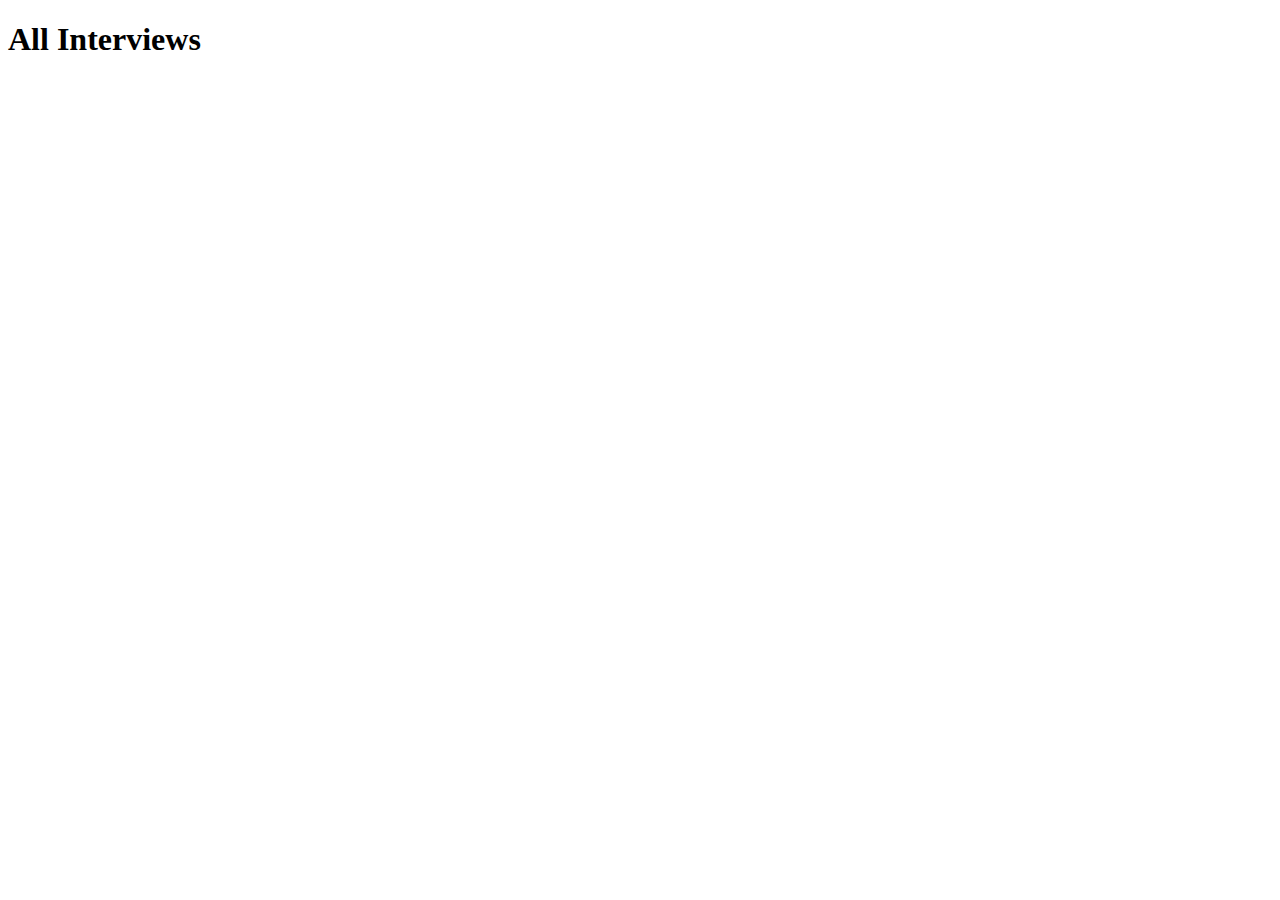
==== interviews.html @ 628dec25 "initial commit (some framework)" ====
<!DOCTYPE html>
<html>
    <head>

    </head>

    <body>
        <!-- TODO: Desktop Navigation (style with hidden vs shown) -->

        <!-- TODO: Mobile Navigation -->
        
        <h1>All Interviews</h1>
    </body>
</html>
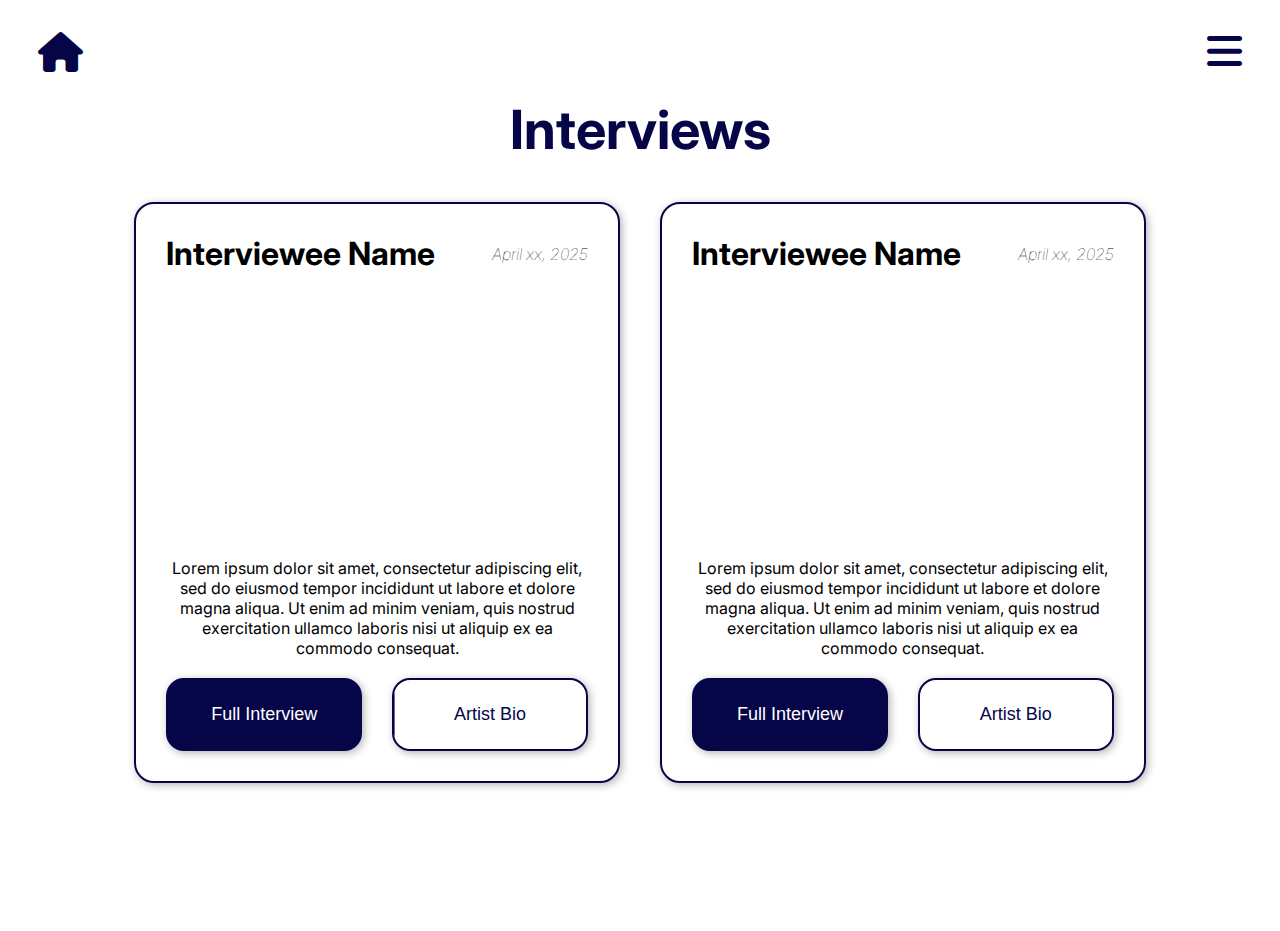
==== commit 3f5b68ab: "created interview page and basic template" ====
--- a/interviews.html
+++ b/interviews.html
@@ -1,14 +1,76 @@
 <!DOCTYPE html>
 <html>
     <head>
+        <link href='https://fonts.googleapis.com/css?family=Inter' rel='stylesheet'>
+        <!-- icons -->
+        <link rel="stylesheet" href="https://cdnjs.cloudflare.com/ajax/libs/font-awesome/6.0.0/css/all.min.css">
+        <link href="style.css" rel="stylesheet">
+        <script src="scripts/interviews.js"></script>
 
+        <title>Up All Night</title>
     </head>
 
     <body>
-        <!-- TODO: Desktop Navigation (style with hidden vs shown) -->
+        <div class="topnav">
+            <a href="/main.html">
+                <i class="fa-solid fa-house"></i>
+            </a>
+            <div class="spacer"></div>
+            <div class="nav-dropdown">
+                <button href="javascript:void(0);" class="icon" onclick="toggleNavDropdown()">
+                    <i class="fa-solid fa-bars"></i>
+                </button>
+                <div id="dropdown-container" class="hidden">
+                    <a href="/main.html">Main</a>
+                    <a href="#">Interviews</a>
+                    <a href="/about.html">About</a>
+                </div>
+            </div>
+        </div>
 
-        <!-- TODO: Mobile Navigation -->
-        
-        <h1>All Interviews</h1>
+        <h1 class="main-title">Interviews</h1>
+
+        <!-- This will be filled in by interviews.jss-->
+        <div id="interview-container">
+            <div class="interview-block">
+                <div class="interview-title-div">
+                    <h1 class="interview-name">Interviewee Name</h1>
+                    <h4 class="interview-date">April xx, 2025</h4>
+                </div>
+                <div class="interview-video-container">
+                    <iframe width="560" height="315" src="https://www.youtube.com/embed/pIlqhkUaHjQ?si=s_ysE5KkGQMwoRAt"
+                        title="YouTube video player"
+                        frameborder="0"
+                        allow="accelerometer; autoplay; clipboard-write; encrypted-media; gyroscope; picture-in-picture; web-share"
+                        referrerpolicy="strict-origin-when-cross-origin"
+                        allowfullscreen></iframe>
+                </div>
+                <p class="interview-description">Lorem ipsum dolor sit amet, consectetur adipiscing elit, sed do eiusmod tempor incididunt ut labore et dolore magna aliqua. Ut enim ad minim veniam, quis nostrud exercitation ullamco laboris nisi ut aliquip ex ea commodo consequat.</p>
+                <div class="interview-button-container">
+                    <button class="filled-button">Full Interview</button>
+                    <button class="stroke-button">Artist Bio</button>
+                </div>
+            </div>
+
+            <div class="interview-block">
+                <div class="interview-title-div">
+                    <h1 class="interview-name">Interviewee Name</h1>
+                    <h4 class="interview-date">April xx, 2025</h4>
+                </div>
+                <div class="interview-video-container">
+                    <iframe width="560" height="315" src="https://www.youtube.com/embed/pIlqhkUaHjQ?si=s_ysE5KkGQMwoRAt"
+                        title="YouTube video player"
+                        frameborder="0"
+                        allow="accelerometer; autoplay; clipboard-write; encrypted-media; gyroscope; picture-in-picture; web-share"
+                        referrerpolicy="strict-origin-when-cross-origin"
+                        allowfullscreen></iframe>
+                </div>
+                <p class="interview-description">Lorem ipsum dolor sit amet, consectetur adipiscing elit, sed do eiusmod tempor incididunt ut labore et dolore magna aliqua. Ut enim ad minim veniam, quis nostrud exercitation ullamco laboris nisi ut aliquip ex ea commodo consequat.</p>
+                <div class="interview-button-container">
+                    <button class="filled-button">Full Interview</button>
+                    <button class="stroke-button">Artist Bio</button>
+                </div>
+            </div>
+        </div>
     </body>
 </html>--- a/style.css
+++ b/style.css
@@ -0,0 +1,375 @@
+:root {
+    --primary-color: rgb(5, 5, 72);
+    --primary-color-hover: rgb(84, 84, 184);
+    --secondary-color: white;
+
+    --horizontal-margin: 10%;
+
+    /* NAVBAR */
+    --navbar-padding: 20px 30px;
+    --navbar-font-size: 40px;
+
+    /* BUTTONS */
+    --button-font-size: 22px;
+    --button-padding: 24px 34px;
+    --button-border-radius: 18px;
+    --button-fill-radius: 16px;
+
+    --button-transition-time: 0.5s;
+    --button-fast-transition-time: 0.2s;
+}
+
+html {
+    font-family: 'Inter';
+    text-align: center;
+}
+body {
+    padding-bottom: 100px;
+}
+button {
+    cursor: pointer;
+}
+.spacer {
+    flex-grow: 1;
+}
+.hidden {
+    display: none !important;
+}
+
+/* NAVBAR */
+.topnav {
+    display: flex;
+    align-content: stretch;
+}
+.topnav > a {
+    color: var(--primary-color);
+    text-decoration: none;
+    font-size: var(--navbar-font-size);
+    display: block;
+    padding: var(--navbar-padding);
+}
+.topnav > a:hover {
+    color: var(--primary-color-hover);
+}
+.nav-dropdown {
+    float: left;
+    overflow: hidden;
+}
+.nav-dropdown > button {
+    height: 100%;
+    border: none;
+    outline: none;
+    color: var(--primary-color);
+    background-color: inherit;
+
+    font-size: var(--navbar-font-size);;
+    padding: var(--navbar-padding);
+    margin: 0;
+}
+#dropdown-container {
+    display: block;
+    position: absolute;
+    right: 30px;
+    min-width: 160px;
+
+    background-color: #f9f9f9;
+    box-shadow: 0px 8px 14px 0px rgba(0,0,0,0.2);
+    z-index: 1;
+}
+#dropdown-container a {
+    float: none;
+    color: var(--primary-color);
+    padding: 14px 24px;
+    text-decoration: none;
+    display: block;
+    text-align: left;
+}
+.topnav a:hover, .nav-dropdown button:hover {
+    color: var(--primary-color-hover);
+    cursor: pointer;
+}
+.dropdown-container a:hover {
+    background-color: #ddd;
+    color: var(--primary-color-hover);
+}
+
+.main-title {
+    font-size: 54px;
+    font-weight: bolder;
+    color: var(--primary-color);
+    margin: 0;
+}
+.sub-title {
+    font-size: 28px;
+    font-weight: lighter;
+    margin: 10px auto 50px;
+}
+
+#book-cover {
+    display: block;
+    width: 40%;
+    margin: 0 auto;
+}
+
+/* Should be used for larger screens */
+#interview-div {
+    display: flex;
+    flex-direction: row;
+    justify-content: center;
+    align-items: center;
+
+    gap: 40px;
+    padding: 50px 0 40px;
+    margin: 0 var(--horizontal-margin);
+}
+.interview-row-nav-button button {
+    flex-shrink: 1;
+    width: 50px;
+    height: 50px;
+
+    font-size: large;
+    font-weight: bolder;
+
+    color: var(--primary-color);
+    background-color: white;
+    border: 3px solid var(--primary-color);
+    border-radius: 50%;
+
+    transition: color var(--button-fast-transition-time), 
+        border-color var(--button-fast-transition-time);
+}
+.interview-row-nav-button button:hover {
+    color: var(--primary-color-hover);
+    border-color: var(--primary-color-hover);
+}
+.interview-row-nav-button button:active {
+    transform: translateY(2px);
+}
+
+#interview-row {
+    flex-grow: 1;
+    flex-shrink: 0;
+
+    display: flex;
+    flex-direction: row;
+    align-items: center;
+    gap: 30px;
+    width: 70%;
+
+    overflow-x: auto;
+    overflow-y: hidden;
+    scrollbar-width: none;
+}
+#interview-row::-webkit-scrollbar {
+    display: none;  /* Hide the scrollbar on webkit browsers */
+}
+
+.interview-bubble {
+    flex-shrink: 0;
+    width: 140px;
+    font-size: 18px;
+}
+.interview-thumbnail {
+    display: block;
+    box-sizing: border-box;
+    width: 140px;
+    background-color: lightblue;
+
+    border: 3px solid var(--secondary-color); 
+    border-radius: 50%;
+    object-fit: cover;
+}
+
+#view-all-interviews-button {
+    padding: 20px 50px;
+}
+
+#main-description {
+    margin: 40px var(--horizontal-margin) 20px;
+}
+
+#kwur-embed {
+    width: 80%;
+    margin: 20px auto 40px;
+    height: 180px;
+    border-radius: 10px;
+}
+
+#more-info-div {
+    height: 150px;
+
+    display: flex;
+    justify-content: center;
+    align-items: stretch;
+
+    margin: 0 10%;
+}
+#more-info-div button {
+    flex: 1 0;
+    margin: 10px 20px;
+}
+
+
+
+/* INTERVIEW PAGE */
+#interview-container {
+    margin: 40px var(--horizontal-margin);
+    
+    display: flex;
+    flex-wrap: wrap;
+
+    justify-content: center;
+    align-items: center;
+    gap: 40px;
+}
+.interview-block {
+    flex: 1 0 400px;
+    padding: 30px;
+
+    border: 2px solid var(--primary-color);
+    border-radius: 20px;
+    box-shadow: 2px 2px 8px rgba(0, 0, 0, 0.3);
+
+    transition: box-shadow var(--button-transition-time),
+        transform var(--button-transition-time);
+}
+.interview-block:hover {
+    box-shadow: 4px 4px 8px rgba(0, 0, 0, 0.3);
+    transform: translate(-2px, -2px);
+}
+.interview-title-div {
+    display: flex;
+    justify-content: stretch;
+    align-items: center;
+}
+.interview-name {
+    text-align: left;
+    margin: 0;
+}
+.interview-date {
+    flex-grow: 1;
+
+    text-align: right;
+    font-weight: lighter;
+    font-style: italic;
+    margin: 0;
+}
+.interview-video-container {
+    position: relative;
+    width: 100%;
+    height: 0;
+    padding-bottom: 58%;
+    margin: 20px 0;
+}
+.interview-video-container iframe {
+    position: absolute;
+    top: 0;
+    left: 0;
+
+    width: 100%;
+    height: 100%;
+
+    border-radius: 10px;
+}
+.interview-button-container {
+    margin: 20px 0 0;
+    display: flex;
+    justify-content: stretch;
+    align-items: center;
+    gap: 30px;
+}
+.interview-button-container button {
+    flex: 1 1 0;
+    font-size: 18px;
+}
+
+
+
+/* General button styling */
+.filled-button {
+    font-size: var(--button-font-size);
+    position: relative;
+    overflow: hidden;
+
+    color: var(--secondary-color);
+    background-color: var(--primary-color);
+
+    padding: var(--button-padding);
+    border: 2px solid var(--primary-color);
+    border-radius: var(--button-border-radius);
+    box-shadow: 2px 2px 8px rgba(0, 0, 0, 0.3);
+
+    transition: color var(--button-transition-time),
+        transform var(--button-fast-transition-time),
+        box-shadow var(--button-fast-transition-time);
+}
+.filled-button::before {
+    content: "";
+    position: absolute;
+    top: 0;
+    left: 0;
+    width: 110%;
+    height: 100%;
+    border-radius: var(--button-fill-radius);
+
+    background-color: var(--secondary-color);
+    transition: all var(--button-transition-time);
+    z-index: -1;
+    transform: translateX(-100%);
+}
+.filled-button:hover::before {
+    transform: translateX(0%);
+}
+.filled-button:hover {
+    color: var(--primary-color);
+    transform: translate(-2px, -2px);
+    box-shadow: 3px 3px 8px rgba(0, 0, 0, 0.3);
+}
+.filled-button:active {
+    transform: translate(-1px, -1px);
+    box-shadow: 2px 2px 8px rgba(0, 0, 0, 0.3);
+}
+
+.stroke-button {
+    font-size: var(--button-font-size);
+    position: relative;
+    overflow: hidden;
+
+    color: var(--primary-color);
+    background-color: rgba(255, 255, 255, 0);
+
+    padding: var(--button-padding);
+    border: 2px solid var(--primary-color);
+    border-radius: var(--button-border-radius);
+    box-shadow: 2px 2px 8px rgba(0, 0, 0, 0.3);
+    
+    transition: color var(--button-transition-time),
+        transform var(--button-fast-transition-time),
+        box-shadow var(--button-fast-transition-time);
+}
+.stroke-button::before {
+    content: "";
+    position: absolute;
+    top: 0;
+    left: 0;
+    width: 105%;
+    height: 100%;
+    border-radius: var(--button-fill-radius);
+
+    background-color: var(--primary-color);
+    transition: all var(--button-transition-time);
+    z-index: -1;
+    transform: translateX(-100%);
+}
+.stroke-button:hover::before {
+    transform: translateX(0%);
+}
+.stroke-button:hover {
+    color: var(--secondary-color);
+    transform: translate(-2px, -2px);
+    box-shadow: 3px 3px 8px rgba(0, 0, 0, 0.3);
+}
+.stroke-button:active {
+    transform: translate(-1px, -1px);
+    box-shadow: 2px 2px 8px rgba(0, 0, 0, 0.3);
+}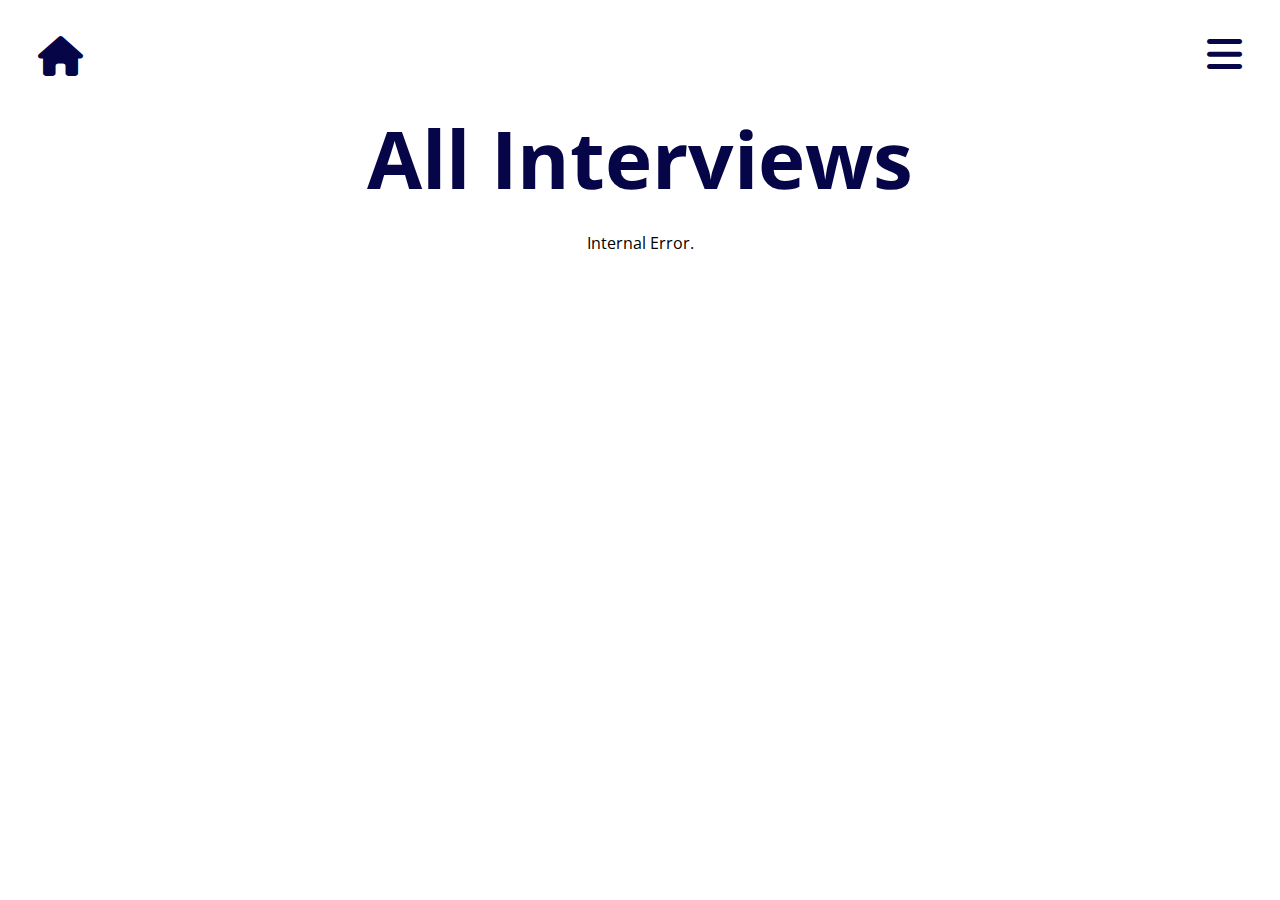
==== commit 80c8499b: "finish interview and main page, add responsive styling for different screen sizes" ====
--- a/interviews.html
+++ b/interviews.html
@@ -4,6 +4,11 @@
         <link href='https://fonts.googleapis.com/css?family=Inter' rel='stylesheet'>
         <!-- icons -->
         <link rel="stylesheet" href="https://cdnjs.cloudflare.com/ajax/libs/font-awesome/6.0.0/css/all.min.css">
+        <!-- font -->
+        <link rel="preconnect" href="https://fonts.googleapis.com">
+        <link rel="preconnect" href="https://fonts.gstatic.com" crossorigin>
+        <link href="https://fonts.googleapis.com/css2?family=Open+Sans:ital,wght@0,300..800;1,300..800&display=swap" rel="stylesheet">
+
         <link href="style.css" rel="stylesheet">
         <script src="scripts/interviews.js"></script>
 
@@ -23,16 +28,23 @@
                 <div id="dropdown-container" class="hidden">
                     <a href="/main.html">Main</a>
                     <a href="#">Interviews</a>
-                    <a href="/about.html">About</a>
+                    <!-- <a href="/about.html">About</a> -->
                 </div>
             </div>
         </div>
 
-        <h1 class="main-title">Interviews</h1>
+        <h1 class="main-title">All Interviews</h1>
+
+        <!-- Loader -->
+        <div class="lds-dual-ring" id="interviews-loader"></div>
+
+        <!-- Failure, allow reload? -->
+         <div class="hidden" id="interviews-loading-error">Internal Error.</div>
 
         <!-- This will be filled in by interviews.jss-->
-        <div id="interview-container">
-            <div class="interview-block">
+        <div class="hidden" id="interviews-container">
+            <!-- Interview Block Template -->
+            <!-- <div class="interview-block">
                 <div class="interview-title-div">
                     <h1 class="interview-name">Interviewee Name</h1>
                     <h4 class="interview-date">April xx, 2025</h4>
@@ -50,27 +62,7 @@
                     <button class="filled-button">Full Interview</button>
                     <button class="stroke-button">Artist Bio</button>
                 </div>
-            </div>
-
-            <div class="interview-block">
-                <div class="interview-title-div">
-                    <h1 class="interview-name">Interviewee Name</h1>
-                    <h4 class="interview-date">April xx, 2025</h4>
-                </div>
-                <div class="interview-video-container">
-                    <iframe width="560" height="315" src="https://www.youtube.com/embed/pIlqhkUaHjQ?si=s_ysE5KkGQMwoRAt"
-                        title="YouTube video player"
-                        frameborder="0"
-                        allow="accelerometer; autoplay; clipboard-write; encrypted-media; gyroscope; picture-in-picture; web-share"
-                        referrerpolicy="strict-origin-when-cross-origin"
-                        allowfullscreen></iframe>
-                </div>
-                <p class="interview-description">Lorem ipsum dolor sit amet, consectetur adipiscing elit, sed do eiusmod tempor incididunt ut labore et dolore magna aliqua. Ut enim ad minim veniam, quis nostrud exercitation ullamco laboris nisi ut aliquip ex ea commodo consequat.</p>
-                <div class="interview-button-container">
-                    <button class="filled-button">Full Interview</button>
-                    <button class="stroke-button">Artist Bio</button>
-                </div>
-            </div>
+            </div> -->
         </div>
     </body>
 </html>--- a/style.css
+++ b/style.css
@@ -2,8 +2,9 @@
     --primary-color: rgb(5, 5, 72);
     --primary-color-hover: rgb(84, 84, 184);
     --secondary-color: white;
-
-    --horizontal-margin: 10%;
+    --tertiary-color: lightblue;
+
+    --horizontal-margin: 8%;
 
     /* NAVBAR */
     --navbar-padding: 20px 30px;
@@ -20,11 +21,11 @@
 }
 
 html {
-    font-family: 'Inter';
+    font-family: "Open Sans", sans-serif;
     text-align: center;
 }
 body {
-    padding-bottom: 100px;
+    padding-bottom: 140px;
 }
 button {
     cursor: pointer;
@@ -35,6 +36,8 @@
 .hidden {
     display: none !important;
 }
+
+
 
 /* NAVBAR */
 .topnav {
@@ -66,84 +69,234 @@
     padding: var(--navbar-padding);
     margin: 0;
 }
-#dropdown-container {
-    display: block;
-    position: absolute;
-    right: 30px;
-    min-width: 160px;
-
-    background-color: #f9f9f9;
-    box-shadow: 0px 8px 14px 0px rgba(0,0,0,0.2);
-    z-index: 1;
-}
-#dropdown-container a {
-    float: none;
-    color: var(--primary-color);
-    padding: 14px 24px;
-    text-decoration: none;
-    display: block;
-    text-align: left;
+
+@media only screen and (max-width: 800px) {
+    #dropdown-container {
+        display: block;
+        position: absolute;
+        right: 40px;
+        width: 160px;
+
+        background-color: #e9f0ff;
+        box-shadow: 0x 8px 18px 0px rgba(0,0,0,0.2);
+        z-index: 1;
+    }
+    #dropdown-container a {
+        float: none;
+        color: var(--primary-color);
+        padding: 18px 24px;
+        text-decoration: none;
+        display: block;
+        text-align: left;
+    }
+}
+
+@media only screen and (min-width: 800px) {
+    #dropdown-container {
+        display: block;
+        position: absolute;
+        right: 40px;
+        width: 200px;
+
+        background-color: #e9f0ff;
+        box-shadow: 0x 8px 18px 0px rgba(0,0,0,0.2);
+        z-index: 1;
+    }
+    #dropdown-container a {
+        float: none;
+        color: var(--primary-color);
+        font-size: 18px;
+        font-weight: 400;
+
+        padding: 24px 30px;
+        text-decoration: none;
+        display: block;
+        text-align: left;
+    }
 }
 .topnav a:hover, .nav-dropdown button:hover {
     color: var(--primary-color-hover);
     cursor: pointer;
 }
-.dropdown-container a:hover {
-    background-color: #ddd;
+#dropdown-container a:hover {
+    background-color: #ecf6ff;
     color: var(--primary-color-hover);
 }
 
-.main-title {
-    font-size: 54px;
-    font-weight: bolder;
-    color: var(--primary-color);
-    margin: 0;
-}
-.sub-title {
-    font-size: 28px;
-    font-weight: lighter;
-    margin: 10px auto 50px;
-}
-
-#book-cover {
-    display: block;
-    width: 40%;
-    margin: 0 auto;
-}
-
-/* Should be used for larger screens */
+
+
+/* MAIN PAGE */
+@media only screen and (max-width: 800px){
+    .main-title {
+        font-size: 60px;
+        font-weight: bolder;
+        color: var(--primary-color);
+        margin: 0;
+    }
+    .sub-title {
+        font-size: 26px;
+        font-weight: lighter;
+        margin: 0 auto;
+    }
+    #book-cover {
+        display: block;
+        width: 45%;
+        margin: 0 auto;
+    }
+
+    #split-description, #lower-desc, #lower-kwur-embed {
+        display: none;
+    }
+    #lower-split-desc {
+        margin: 0 var(--horizontal-margin) 34px;
+    }
+    #cover-div {
+        margin-top: 30px;
+    }
+    .main-description {
+        margin: 20px 0;
+        text-align: start;
+        text-indent: 50px;
+        font-size: 16px;
+    }
+    .kwur-embed {
+        width: 100%;
+        margin: 10px auto;
+        height: 180px;
+        border-radius: 10px;
+    }
+}
+
+@media only screen and (min-width: 800px) and (max-width: 1200px) {
+    .main-title {
+        font-size: 68px;
+        font-weight: bolder;
+        color: var(--primary-color);
+        margin: 0;
+    }
+    .sub-title {
+        font-size: 28px;
+        font-weight: lighter;
+        margin: 0 auto;
+    }
+    #book-cover {
+        display: block;
+        width: 35%;
+        margin: 0 auto;
+    }
+
+    #split-description, #lower-split-desc, #lower-split-kwur-embed {
+        display: none;
+    }
+    #lower-desc {
+        margin: 0 var(--horizontal-margin);
+    }
+
+    #cover-div {
+        margin-top: 30px;
+    }
+    .main-description {
+        margin: 20px 0;
+        text-align: start;
+        text-indent: 50px;
+        font-size: 16px;
+    }
+    .kwur-embed {
+        width: 80%;
+        margin: 10px auto 40px;
+        height: 180px;
+        border-radius: 10px;
+    }
+}
+@media only screen and (min-width: 1200px) {
+    .main-title {
+        font-size: 80px;
+        font-weight: bolder;
+        color: var(--primary-color);
+        margin: 0;
+    }
+    .sub-title {
+        font-size: 30px;
+        font-weight: lighter;
+        margin: 10px auto 0;
+    }
+    #book-cover {
+        display: block;
+        width: 40%;
+        margin: 0 auto;
+    }
+
+    #lower-desc, #lower-kwur-embed, #lower-split-desc, #lower-split-kwur-embed {
+        display: none;
+    }
+    
+    #cover-div {
+        display: flex;
+        margin: 40px var(--horizontal-margin);
+        align-items: center;
+        gap: 50px;
+    }
+    #split-description {
+        margin: 0;
+    }
+    .main-description {
+        margin: 0 0 20px;
+        text-align: start;
+        text-indent: 50px;
+        font-size: 17px;
+    }
+    .kwur-embed {
+        margin-top: 20px;
+        width: 100%;
+        height: 180px;
+        border-radius: 10px;
+    }
+}
+
 #interview-div {
     display: flex;
     flex-direction: row;
     justify-content: center;
     align-items: center;
 
-    gap: 40px;
-    padding: 50px 0 40px;
+    padding: 30px 0 20px;
     margin: 0 var(--horizontal-margin);
 }
-.interview-row-nav-button button {
-    flex-shrink: 1;
-    width: 50px;
-    height: 50px;
-
-    font-size: large;
-    font-weight: bolder;
-
-    color: var(--primary-color);
-    background-color: white;
-    border: 3px solid var(--primary-color);
-    border-radius: 50%;
-
-    transition: color var(--button-fast-transition-time), 
-        border-color var(--button-fast-transition-time);
-}
-.interview-row-nav-button button:hover {
-    color: var(--primary-color-hover);
-    border-color: var(--primary-color-hover);
-}
-.interview-row-nav-button button:active {
-    transform: translateY(2px);
+@media only screen and (max-width: 850px){
+    .interview-row-nav-button button {
+        display: none;
+    }
+}
+@media only screen and (min-width: 850px){
+    .interview-row-nav-button button {
+        flex-shrink: 1;
+        width: 50px;
+        height: 50px;
+    
+        font-size: large;
+        font-weight: bolder;
+    
+        color: var(--primary-color);
+        background-color: white;
+        border: 2px solid var(--primary-color);
+        border-radius: 50%;
+    
+        transition: color var(--button-fast-transition-time), 
+            border-color var(--button-fast-transition-time);
+    }
+    .left {
+        margin-right: 20px;
+    }
+    .right {
+        margin-left: 20px;
+    }
+    .interview-row-nav-button button:hover {
+        color: var(--primary-color-hover);
+        border-color: var(--primary-color-hover);
+    }
+    .interview-row-nav-button button:active {
+        transform: translateY(2px);
+    }
 }
 
 #interview-row {
@@ -153,11 +306,11 @@
     display: flex;
     flex-direction: row;
     align-items: center;
-    gap: 30px;
+    gap: 24px;
     width: 70%;
 
-    overflow-x: auto;
-    overflow-y: hidden;
+    overflow-x: scroll;
+    overflow-y: visible;
     scrollbar-width: none;
 }
 #interview-row::-webkit-scrollbar {
@@ -169,50 +322,74 @@
     width: 140px;
     font-size: 18px;
 }
+.interview-bubble:hover .interview-thumbnail {
+    box-shadow: 0px 0px 16px rgba(0, 0, 139, 0.1);
+}
+.interview-bubble:hover .interview-card {
+    box-shadow: 0px 0px 16px rgba(0, 0, 139, 0.1);
+}
 .interview-thumbnail {
-    display: block;
-    box-sizing: border-box;
+    display: inline-block;
+    vertical-align: middle;
     width: 140px;
-    background-color: lightblue;
-
-    border: 3px solid var(--secondary-color); 
+    height: 140px;
+
+    background-color: var(--tertiary-color);
+    border: 2px solid var(--tertiary-color); 
     border-radius: 50%;
     object-fit: cover;
+    transition: box-shadow var(--button-fast-transition-time);
+}
+.interview-card {
+    position: static;
+    padding: 6px 8px;
+    transform: translateY(-14px);
+
+    background-color: var(--secondary-color);
+    border: 2px solid var(--primary-color);
+    border-radius: 10px;
+    transition: box-shadow var(--button-fast-transition-time);
 }
 
 #view-all-interviews-button {
-    padding: 20px 50px;
-}
-
-#main-description {
-    margin: 40px var(--horizontal-margin) 20px;
-}
-
-#kwur-embed {
-    width: 80%;
-    margin: 20px auto 40px;
-    height: 180px;
-    border-radius: 10px;
-}
-
-#more-info-div {
-    height: 150px;
-
-    display: flex;
-    justify-content: center;
-    align-items: stretch;
-
-    margin: 0 10%;
+    padding: 28px 54px;
+    margin-bottom: 20px;
+    font-size: 24px;
+}
+
+@media only screen and (max-width: 800px){
+    #more-info-div {
+        min-height: 180px;
+        display: flex;
+        justify-content: center;
+        align-items: stretch;
+
+        margin: 0 10%;
+    }
+}
+@media only screen and (min-width: 800px){
+    #more-info-div {
+        min-height: 180px;
+        display: flex;
+        justify-content: center;
+        align-items: stretch;
+
+        margin: 20px 20%;
+    }
 }
 #more-info-div button {
     flex: 1 0;
-    margin: 10px 20px;
+    margin: 10px 15px;
 }
 
 
 
 /* INTERVIEW PAGE */
-#interview-container {
+#interviews-loading-error {
+    margin-top: 20px;
+}
+
+#interviews-container {
     margin: 40px var(--horizontal-margin);
     
     display: flex;
@@ -223,7 +400,7 @@
     gap: 40px;
 }
 .interview-block {
-    flex: 1 0 400px;
+    flex: 1 0 350px;
     padding: 30px;
 
     border: 2px solid var(--primary-color);
@@ -271,16 +448,35 @@
 
     border-radius: 10px;
 }
+.interview-description {
+    padding: 10px 0;
+}
 .interview-button-container {
     margin: 20px 0 0;
     display: flex;
     justify-content: stretch;
-    align-items: center;
+    align-items: stretch;
     gap: 30px;
 }
 .interview-button-container button {
     flex: 1 1 0;
     font-size: 18px;
+}
+
+.countdown-container {
+    margin: 50px 0;
+}
+.countdown-label {
+    font-weight: lighter;
+    font-size: 20px;
+    font-style: italic;
+    margin: 0;
+    padding-bottom: 12px;
+}
+.countdown-timer {
+    font-weight: bolder;
+    font-size: 48px;
+    margin: 0;
 }
 
 
@@ -303,7 +499,7 @@
         transform var(--button-fast-transition-time),
         box-shadow var(--button-fast-transition-time);
 }
-.filled-button::before {
+/* .filled-button::before {
     content: "";
     position: absolute;
     top: 0;
@@ -319,9 +515,9 @@
 }
 .filled-button:hover::before {
     transform: translateX(0%);
-}
+} */
 .filled-button:hover {
-    color: var(--primary-color);
+    /* color: var(--primary-color); */
     transform: translate(-2px, -2px);
     box-shadow: 3px 3px 8px rgba(0, 0, 0, 0.3);
 }
@@ -372,4 +568,38 @@
 .stroke-button:active {
     transform: translate(-1px, -1px);
     box-shadow: 2px 2px 8px rgba(0, 0, 0, 0.3);
-}+}
+
+
+
+/* LOADER */
+.lds-dual-ring {
+    margin-top: 50px;
+    color: var(--primary-color-hover);
+}
+.lds-dual-ring, .lds-dual-ring:after {
+  box-sizing: border-box;
+}
+.lds-dual-ring {
+  display: inline-block;
+  width: 80px;
+  height: 80px;
+}
+.lds-dual-ring:after {
+  content: " ";
+  display: block;
+  width: 64px;
+  height: 64px;
+  margin: 8px;
+
+  border-radius: 50%;
+  border: 6.4px solid currentColor;
+  border-color: currentColor transparent currentColor transparent;
+
+  animation: lds-dual-ring 1.2s linear infinite;
+}
+@keyframes lds-dual-ring {
+  0% { transform: rotate(0deg); }
+  100% { transform: rotate(360deg); }
+}
+
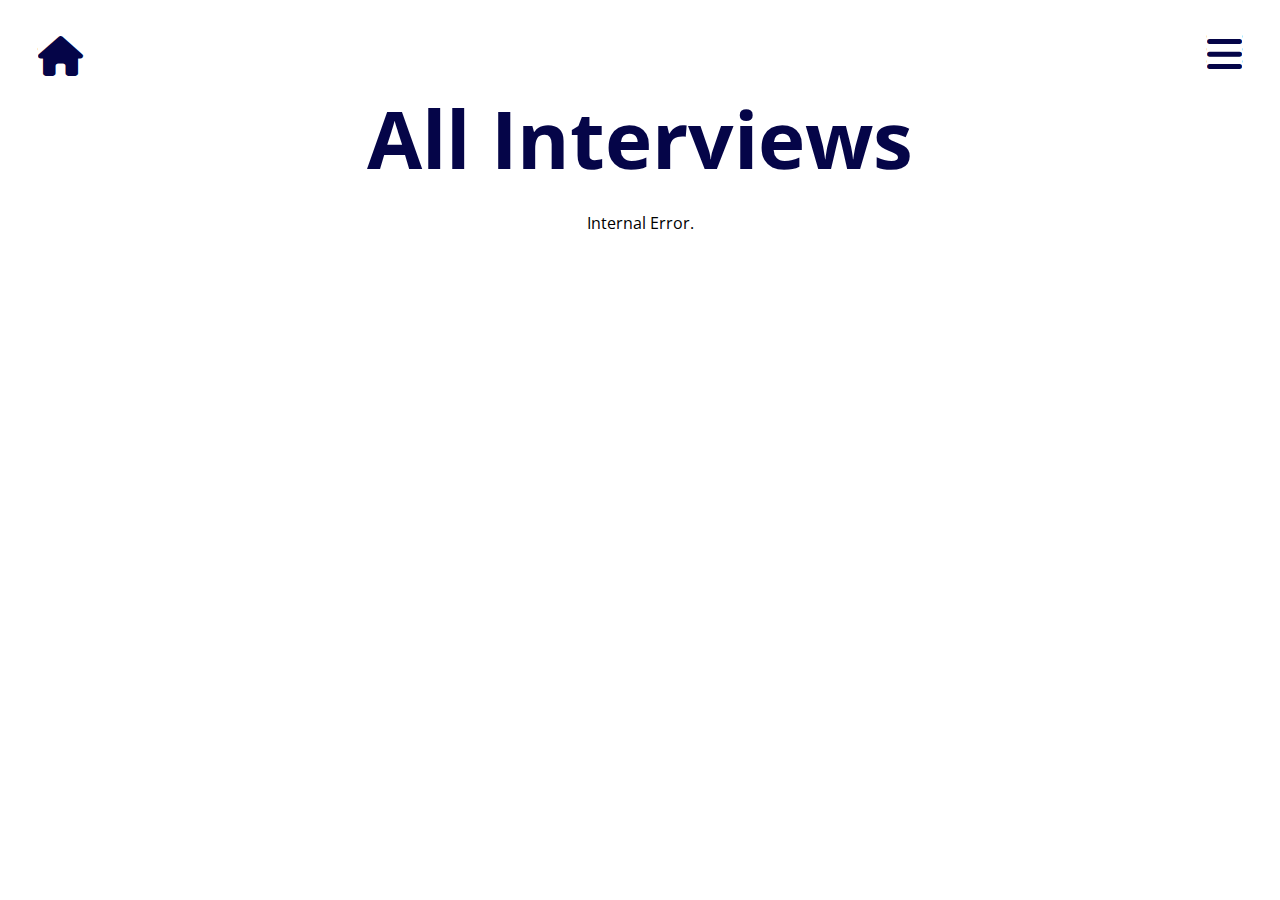
==== commit dd7cb7f6: "finish main page (update interviews to fetch dynamically)" ====
--- a/interviews.html
+++ b/interviews.html
@@ -1,23 +1,26 @@
 <!DOCTYPE html>
 <html>
     <head>
-        <link href='https://fonts.googleapis.com/css?family=Inter' rel='stylesheet'>
+        <!-- Google App Script API -->
+        <link rel="preconnect" href="https://script.google.com" crossorigin>
+
         <!-- icons -->
         <link rel="stylesheet" href="https://cdnjs.cloudflare.com/ajax/libs/font-awesome/6.0.0/css/all.min.css">
+
         <!-- font -->
         <link rel="preconnect" href="https://fonts.googleapis.com">
         <link rel="preconnect" href="https://fonts.gstatic.com" crossorigin>
         <link href="https://fonts.googleapis.com/css2?family=Open+Sans:ital,wght@0,300..800;1,300..800&display=swap" rel="stylesheet">
 
+        <!-- project-specific styling/functionality -->
         <link href="style.css" rel="stylesheet">
         <script src="scripts/interviews.js"></script>
-
         <title>Up All Night</title>
     </head>
 
     <body>
         <div class="topnav">
-            <a href="/main.html">
+            <a href="/index.html">
                 <i class="fa-solid fa-house"></i>
             </a>
             <div class="spacer"></div>
@@ -26,7 +29,7 @@
                     <i class="fa-solid fa-bars"></i>
                 </button>
                 <div id="dropdown-container" class="hidden">
-                    <a href="/main.html">Main</a>
+                    <a href="/index.html">Main</a>
                     <a href="#">Interviews</a>
                     <!-- <a href="/about.html">About</a> -->
                 </div>
--- a/style.css
+++ b/style.css
@@ -3,6 +3,7 @@
     --primary-color-hover: rgb(84, 84, 184);
     --secondary-color: white;
     --tertiary-color: lightblue;
+    --locked-color: lightgrey;
 
     --horizontal-margin: 8%;
 
@@ -43,6 +44,7 @@
 .topnav {
     display: flex;
     align-content: stretch;
+    margin-bottom: -20px;
 }
 .topnav > a {
     color: var(--primary-color);
@@ -161,7 +163,7 @@
     }
     .kwur-embed {
         width: 100%;
-        margin: 10px auto;
+        margin: 8px auto;
         height: 180px;
         border-radius: 10px;
     }
@@ -203,7 +205,7 @@
     }
     .kwur-embed {
         width: 80%;
-        margin: 10px auto 40px;
+        margin: 20px auto 40px;
         height: 180px;
         border-radius: 10px;
     }
@@ -307,10 +309,12 @@
     flex-direction: row;
     align-items: center;
     gap: 24px;
+
     width: 70%;
+    height: 200px;
 
     overflow-x: scroll;
-    overflow-y: visible;
+    overflow-y:hidden;
     scrollbar-width: none;
 }
 #interview-row::-webkit-scrollbar {
@@ -319,8 +323,12 @@
 
 .interview-bubble {
     flex-shrink: 0;
-    width: 140px;
+    width: 136px;
+    height: 100%;
     font-size: 18px;
+
+    display: grid;
+    cursor: pointer;
 }
 .interview-bubble:hover .interview-thumbnail {
     box-shadow: 0px 0px 16px rgba(0, 0, 139, 0.1);
@@ -329,21 +337,39 @@
     box-shadow: 0px 0px 16px rgba(0, 0, 139, 0.1);
 }
 .interview-thumbnail {
-    display: inline-block;
-    vertical-align: middle;
-    width: 140px;
-    height: 140px;
-
+    grid-column: 1;
+    grid-row: 1;
+
+    text-align: center;
+    width: 136px;
+    height: 136px;
+
+    color: var(--primary-color);
+    font-size: 70px;
     background-color: var(--tertiary-color);
     border: 2px solid var(--tertiary-color); 
     border-radius: 50%;
-    object-fit: cover;
     transition: box-shadow var(--button-fast-transition-time);
 }
+.interview-thumbnail::before {
+    position: relative;
+    top: 20%;
+}
+.interview-locked {
+    color: darkgrey;
+    background-color: var(--locked-color);
+    cursor: default;
+}
 .interview-card {
-    position: static;
-    padding: 6px 8px;
-    transform: translateY(-14px);
+    font-size: 17px;
+    text-align: center;
+    grid-column: 1;
+    grid-row: 1;
+
+    height: fit-content;
+    margin: auto 0 20px;
+    padding: 8px 6px;
+    z-index: 2;
 
     background-color: var(--secondary-color);
     border: 2px solid var(--primary-color);
@@ -353,8 +379,10 @@
 
 #view-all-interviews-button {
     padding: 28px 54px;
-    margin-bottom: 20px;
+    margin: 10px 0 20px;
+
     font-size: 24px;
+    font-weight: 500;
 }
 
 @media only screen and (max-width: 800px){
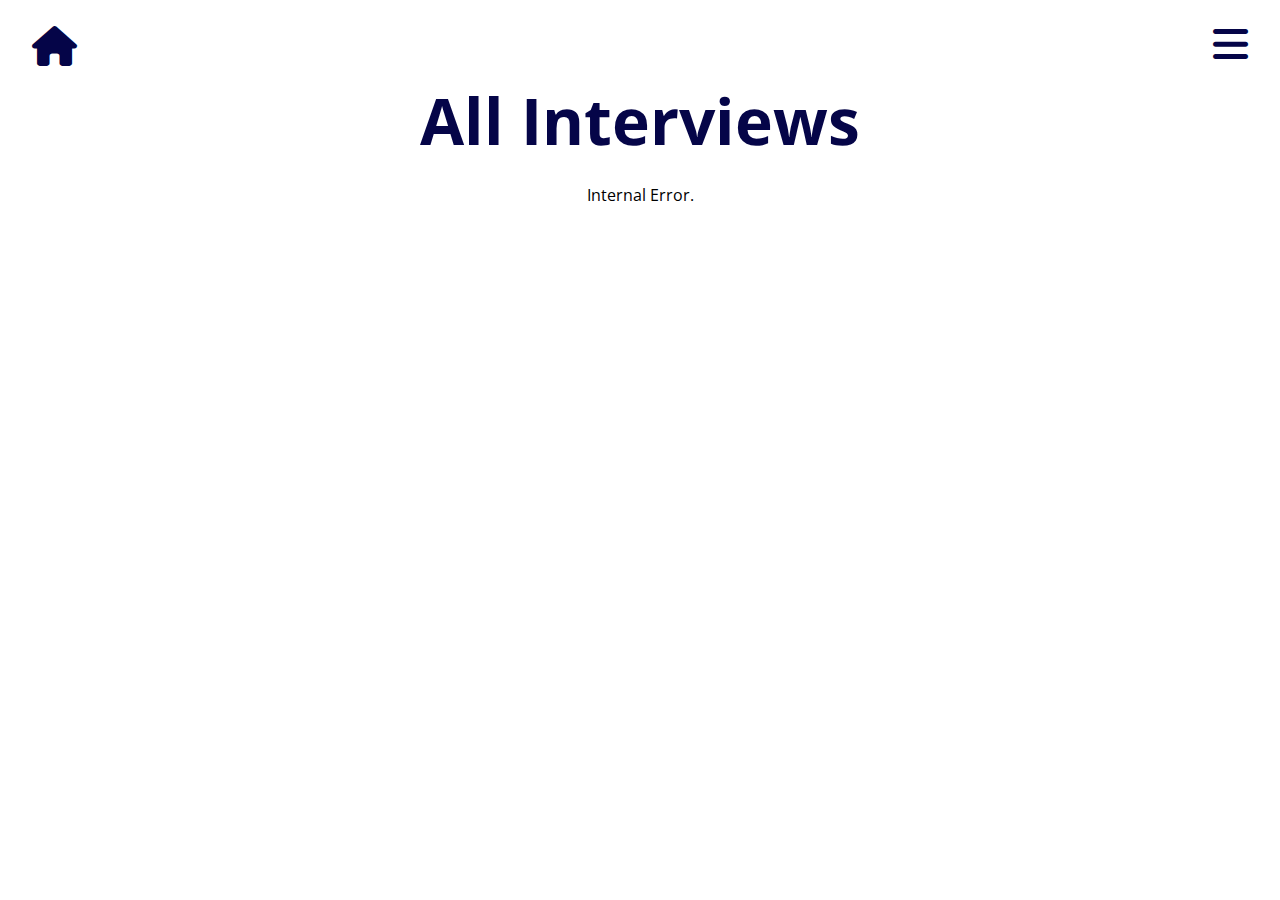
==== commit 755c7f0f: "fixed styling for different screen sizes" ====
--- a/interviews.html
+++ b/interviews.html
@@ -1,6 +1,9 @@
 <!DOCTYPE html>
 <html>
     <head>
+        <!-- Fix mobile styling -->
+        <meta name="viewport" content="width=device-width, initial-scale=1" />
+        
         <!-- Google App Script API -->
         <link rel="preconnect" href="https://script.google.com" crossorigin>
 
--- a/style.css
+++ b/style.css
@@ -14,11 +14,12 @@
     /* BUTTONS */
     --button-font-size: 22px;
     --button-padding: 24px 34px;
-    --button-border-radius: 18px;
-    --button-fill-radius: 16px;
 
     --button-transition-time: 0.5s;
     --button-fast-transition-time: 0.2s;
+
+    /* MISC */
+    --kwur-embed-height: 200px;
 }
 
 html {
@@ -26,7 +27,7 @@
     text-align: center;
 }
 body {
-    padding-bottom: 140px;
+    padding-bottom: 160px;
 }
 button {
     cursor: pointer;
@@ -40,43 +41,65 @@
 
 
 
-/* NAVBAR */
-.topnav {
-    display: flex;
-    align-content: stretch;
-    margin-bottom: -20px;
-}
-.topnav > a {
-    color: var(--primary-color);
-    text-decoration: none;
-    font-size: var(--navbar-font-size);
-    display: block;
-    padding: var(--navbar-padding);
-}
-.topnav > a:hover {
-    color: var(--primary-color-hover);
-}
-.nav-dropdown {
-    float: left;
-    overflow: hidden;
-}
-.nav-dropdown > button {
-    height: 100%;
-    border: none;
-    outline: none;
-    color: var(--primary-color);
-    background-color: inherit;
-
-    font-size: var(--navbar-font-size);;
-    padding: var(--navbar-padding);
-    margin: 0;
-}
-
-@media only screen and (max-width: 800px) {
+/* SMALLER SCREENS (mobile) */
+@media only screen and (min-device-width : 320px) and (max-device-width : 785px) { 
+    :root {
+        /* NAVBAR */
+        --navbar-padding: 0 0;
+        --navbar-font-size: 36px;
+    
+        /* INTERVIEWS */
+        --interview-bubble-size: 90px;
+
+        /* BUTTONS */
+        --button-font-size: 20px;
+        --button-padding: 20px 20px;
+        --button-border-radius: 18px;
+        --button-fill-radius: 20px;
+    
+        /* MISC */
+        --kwur-embed-height: 400px;
+        --horizontal-margin: 5%;
+    }
+
+
+    /* NAVBAR */
+    .topnav {
+        display: flex;
+        align-content: start;
+        align-items: center;
+
+        margin: 14px var(--horizontal-margin) 0;
+        padding: 0;
+    }
+    .topnav > a {
+        color: var(--primary-color);
+        text-decoration: none;
+        font-size: var(--navbar-font-size);
+
+        display: block;
+        padding: var(--navbar-padding);
+    }
+    .topnav > a:hover {
+        color: var(--primary-color-hover);
+    }
+    .nav-dropdown > button {
+        border: none;
+        outline: none;
+        color: var(--primary-color);
+        background-color: inherit;
+
+        font-size: var(--navbar-font-size);
+        padding: var(--navbar-padding);
+    }
+    .nav-dropdown {
+        float: left;
+        overflow: hidden;
+    }
     #dropdown-container {
         display: block;
         position: absolute;
-        right: 40px;
+        right: 36px;
         width: 160px;
 
         background-color: #e9f0ff;
@@ -84,16 +107,251 @@
         z-index: 1;
     }
     #dropdown-container a {
+        display: block;
         float: none;
         color: var(--primary-color);
-        padding: 18px 24px;
+        padding: 20px 30px;
+
         text-decoration: none;
-        display: block;
+        font-size: 16px;
         text-align: left;
     }
-}
-
-@media only screen and (min-width: 800px) {
+
+
+    /* Main Page */
+    .main-title {
+        font-size: 44px;
+        font-weight: bolder;
+        color: var(--primary-color);
+        margin: 0;
+    }
+    .sub-title {
+        font-size: 20px;
+        font-weight: lighter;
+        margin: 0 auto;
+    }
+    #book-cover {
+        display: block;
+        width: 50%;
+        margin: 10px auto;
+    }
+
+    #split-description, #lower-desc, #lower-kwur-embed {
+        display: none;
+    }
+    #lower-split-desc {
+        margin: 0 var(--horizontal-margin) 50px;
+    }
+    #cover-div {
+        margin-top: 20px;
+    }
+    .main-description {
+        margin: 18px 0;
+        text-align: start;
+        text-indent: 40px;
+        font-size: 18px;
+    }
+    .kwur-embed {
+        width: 100%;
+        margin: 16px auto;
+        border-radius: 10px;
+    }
+
+
+    /* Interview Row */
+    .interview-row-nav-button button {
+        display: none;
+    }
+
+    #interview-row {
+        flex-grow: 1;
+        flex-shrink: 0;
+    
+        display: flex;
+        flex-direction: row;
+        align-items: center;
+        gap: 20px;
+    
+        width: 80%;
+        height: 130px;
+        margin: 0 0 0;
+    
+        overflow-x: scroll;
+        overflow-y:hidden;
+        scrollbar-width: none;
+    }
+
+    .interview-bubble {
+        flex-shrink: 0;
+        width: var(--interview-bubble-size);
+        height: 100%;
+    
+        display: grid;
+        cursor: pointer;
+    }
+    .interview-bubble:hover .interview-thumbnail {
+        box-shadow: 0px 0px 20px rgba(0, 0, 139, 0.1);
+    }
+    .interview-bubble:hover .interview-card {
+        box-shadow: 0px 0px 20px rgba(0, 0, 139, 0.1);
+    }
+    .interview-thumbnail {
+        grid-column: 1;
+        grid-row: 1;
+    
+        text-align: center;
+        width: var(--interview-bubble-size);
+        height: var(--interview-bubble-size);
+    
+        color: var(--primary-color);
+        font-size: 50px;
+        background-color: var(--tertiary-color);
+        border: 2px solid var(--tertiary-color); 
+        border-radius: 50%;
+        transition: box-shadow var(--button-fast-transition-time);
+    }
+    .interview-card {
+        font-size: 16px;
+        text-align: center;
+        grid-column: 1;
+        grid-row: 1;
+    
+        height: fit-content;
+        margin: auto 0 8px;
+        padding: 4px 10px;
+        z-index: 2;
+    
+        background-color: var(--secondary-color);
+        border: 2px solid var(--primary-color);
+        border-radius: 10px;
+        transition: box-shadow var(--button-fast-transition-time);
+    }
+    
+    #view-all-interviews-button {
+        padding: 20px 30px;
+        margin: 0 0 20px;
+    
+        font-size: 20px;
+        font-weight: 500;
+    }
+
+    #more-info-div {
+        min-height: 140px;
+        display: flex;
+        justify-content: center;
+        align-items: stretch;
+
+        margin: 0 var(--horizontal-margin);
+    }
+    #more-info-div button {
+        flex: 1 0;
+        margin: 0px 6px;
+    }
+
+
+    /* INTERVIEW PAGE */
+    .interview-block {
+        flex: 1 0 0;
+    }
+    #interviews-container {
+        margin: 20px var(--horizontal-margin);
+        gap: 30px;
+    }
+    .interview-block {
+        padding: 14px 18px;
+    }
+    .interview-name {
+        font-size: 24px;
+        font-weight: 700;
+    }
+    .interview-date {
+        font-size: 16px;
+    }
+    .interview-video-container {
+        margin: 20px 0;
+    }
+    .interview-description {
+        font-size: 16px;
+        padding: 0 0 4px;
+    }
+    .interview-button-container {
+        margin: 0 0 10px;
+        gap: 20px;
+    }
+    .countdown-container {
+        margin: 20px 0 30px;
+    }
+    .interview-button-container button {
+        font-size: 18px;
+        font-weight: 500;
+    }
+    
+    .countdown-label {
+        font-size: 22px;
+    }
+    .countdown-timer {
+        font-size: 40px;
+    }
+}
+
+
+
+/* MEDIUM SCREENS */
+@media only screen and (min-device-width : 786px) and (max-device-width : 1024px) {
+    :root {
+        /* NAVBAR */
+        --navbar-padding: 0;
+        --navbar-font-size: 56px;
+    
+        /* INTERVIEWS */
+        --interview-bubble-size: 160px;
+
+        /* BUTTONS */
+        --button-font-size: 26px;
+        --button-padding: 30px 36px;
+        --button-border-radius: 26px;
+        --button-fill-radius: 26px;
+    
+        /* MISC */
+        --horizontal-margin: 6%;
+    }
+
+
+    /* NAVBAR */
+    .topnav {
+        display: flex;
+        align-content: start;
+        align-items: center;
+
+        margin: 20px 30px 0;
+        padding: 0;
+    }
+    .topnav > a {
+        color: var(--primary-color);
+        text-decoration: none;
+        font-size: var(--navbar-font-size);
+        display: block;
+        padding: var(--navbar-padding);
+        margin: 0;
+    }
+    .topnav > a:hover {
+        color: var(--primary-color-hover);
+    }
+    .nav-dropdown {
+        float: left;
+        overflow: hidden;
+    }
+    .nav-dropdown > button {
+        height: 100%;
+        border: none;
+        outline: none;
+        color: var(--primary-color);
+        background-color: inherit;
+
+        font-size: var(--navbar-font-size);
+        padding: var(--navbar-padding);
+        margin: 0;
+    }
     #dropdown-container {
         display: block;
         position: absolute;
@@ -105,53 +363,41 @@
         z-index: 1;
     }
     #dropdown-container a {
+        display: block;
         float: none;
         color: var(--primary-color);
-        font-size: 18px;
-        font-weight: 400;
-
-        padding: 24px 30px;
+        padding: 20px 30px;
+
         text-decoration: none;
-        display: block;
+        font-size: 20px;
         text-align: left;
     }
-}
-.topnav a:hover, .nav-dropdown button:hover {
-    color: var(--primary-color-hover);
-    cursor: pointer;
-}
-#dropdown-container a:hover {
-    background-color: #ecf6ff;
-    color: var(--primary-color-hover);
-}
-
-
-
-/* MAIN PAGE */
-@media only screen and (max-width: 800px){
+
+    /* Main Page */
     .main-title {
-        font-size: 60px;
+        font-size: 66px;
         font-weight: bolder;
         color: var(--primary-color);
         margin: 0;
     }
     .sub-title {
-        font-size: 26px;
+        font-size: 30px;
         font-weight: lighter;
         margin: 0 auto;
     }
     #book-cover {
         display: block;
-        width: 45%;
-        margin: 0 auto;
-    }
-
-    #split-description, #lower-desc, #lower-kwur-embed {
+        width: 40%;
+        margin: 10px auto;
+    }
+
+    #split-description, #lower-split-desc, #lower-split-kwur-embed {
         display: none;
     }
-    #lower-split-desc {
-        margin: 0 var(--horizontal-margin) 34px;
-    }
+    #lower-desc {
+        margin: 0 var(--horizontal-margin);
+    }
+
     #cover-div {
         margin-top: 30px;
     }
@@ -159,19 +405,233 @@
         margin: 20px 0;
         text-align: start;
         text-indent: 50px;
-        font-size: 16px;
+        font-size: 20px;
     }
     .kwur-embed {
+        width: 80%;
+        margin: 20px auto 40px;
+        border-radius: 10px;
+    }
+
+
+    /* Interview Row */
+    .interview-row-nav-button button {
+        display: none;
+    }
+
+    #interview-row {
+        flex-grow: 1;
+        flex-shrink: 0;
+    
+        display: flex;
+        flex-direction: row;
+        align-items: center;
+        gap: 30px;
+    
         width: 100%;
-        margin: 8px auto;
-        height: 180px;
+        height: 220px;
+        margin: 0 0 10px;
+    
+        overflow-x: scroll;
+        overflow-y:hidden;
+        scrollbar-width: none;
+    }
+
+    .interview-bubble {
+        flex-shrink: 0;
+        width: var(--interview-bubble-size);
+        height: 100%;
+    
+        display: grid;
+        cursor: pointer;
+    }
+    .interview-bubble:hover .interview-thumbnail {
+        box-shadow: 0px 0px 20px rgba(0, 0, 139, 0.1);
+    }
+    .interview-bubble:hover .interview-card {
+        box-shadow: 0px 0px 20px rgba(0, 0, 139, 0.1);
+    }
+    .interview-thumbnail {
+        grid-column: 1;
+        grid-row: 1;
+    
+        text-align: center;
+        width: var(--interview-bubble-size);
+        height: var(--interview-bubble-size);
+    
+        color: var(--primary-color);
+        font-size: 86px;
+        background-color: var(--tertiary-color);
+        border: 2px solid var(--tertiary-color); 
+        border-radius: 50%;
+        transition: box-shadow var(--button-fast-transition-time);
+    }
+    .interview-card {
+        font-size: 22px;
+        text-align: center;
+        grid-column: 1;
+        grid-row: 1;
+    
+        height: fit-content;
+        margin: auto 0 8px;
+        padding: 10px 6px;
+        z-index: 2;
+    
+        background-color: var(--secondary-color);
+        border: 2px solid var(--primary-color);
         border-radius: 10px;
-    }
-}
-
-@media only screen and (min-width: 800px) and (max-width: 1200px) {
+        transition: box-shadow var(--button-fast-transition-time);
+    }
+    
+    #view-all-interviews-button {
+        padding: 30px 40px;
+        margin: 0 0 20px;
+    
+        font-size: 30px;
+        font-weight: 500;
+    }
+
+    #more-info-div {
+        min-height: 180px;
+        display: flex;
+        justify-content: center;
+        align-items: stretch;
+
+        margin: 0 10%;
+    }
+    #more-info-div button {
+        flex: 1 0;
+        margin: 10px 20px;
+    }
+
+
+    /* INTERVIEW PAGE */
+    .interview-block {
+        flex: 1 0 400px;
+    }
+    #interviews-container {
+        margin: 40px var(--horizontal-margin);
+        gap: 40px;
+    }
+    .interview-block {
+        padding: 20px 30px;
+    }
+    .interview-name {
+        font-size: 40px;
+        font-weight: 700;
+    }
+    .interview-date {
+        font-size: 22px;
+    }
+    .interview-video-container {
+        margin: 20px 0;
+    }
+    .interview-description {
+        font-size: 22px;
+        padding: 4px 0 10px;
+    }
+    .interview-button-container {
+        margin: 10px 0 18px;
+        gap: 40px;
+    }
+    .countdown-container {
+        margin: 20px 0 50px;
+    }
+    .interview-button-container button {
+        font-size: 28px;
+        font-weight: 500;
+    }
+    
+    .countdown-label {
+        font-size: 28px;
+    }
+    .countdown-timer {
+        font-size: 60px;
+    }
+}
+
+
+
+/* LARGE SCREENS (desktop) */
+@media only screen and (min-device-width : 1025px) {
+    :root {
+        /* NAVBAR */
+        --navbar-padding: 4px;
+        --navbar-font-size: 40px;
+    
+        /* INTERVIEWS */
+        --interview-bubble-size: 130px;
+
+        /* BUTTONS */
+        --button-font-size: 22px;
+        --button-padding: 10px 20px;
+        --button-border-radius: 16px;
+        --button-fill-radius: 16px;
+    
+        /* MISC */
+        --horizontal-margin: 8%;
+    }
+
+
+    /* NAVBAR */
+    .topnav {
+        display: flex;
+        align-content: start;
+        align-items: center;
+
+        margin: 14px 20px 0;
+        padding: 0;
+    }
+    .topnav > a {
+        color: var(--primary-color);
+        text-decoration: none;
+        font-size: var(--navbar-font-size);
+        display: block;
+        padding: var(--navbar-padding);
+        margin: 0;
+    }
+    .topnav > a:hover {
+        color: var(--primary-color-hover);
+    }
+    .nav-dropdown {
+        float: left;
+        overflow: hidden;
+    }
+    .nav-dropdown > button {
+        height: 100%;
+        border: none;
+        outline: none;
+        color: var(--primary-color);
+        background-color: inherit;
+
+        font-size: var(--navbar-font-size);
+        padding: var(--navbar-padding);
+        margin: 0;
+    }
+    #dropdown-container {
+        display: block;
+        position: absolute;
+        right: 30px;
+        width: 200px;
+
+        background-color: #e9f0ff;
+        box-shadow: 0x 8px 18px 0px rgba(0,0,0,0.2);
+        z-index: 1;
+    }
+    #dropdown-container a {
+        float: none;
+        color: var(--primary-color);
+        padding: 20px 24px;
+
+        text-decoration: none;
+        font-size: 18px;
+        display: block;
+        text-align: left;
+    }
+
+    /* Main Page */
     .main-title {
-        font-size: 68px;
+        font-size: 64px;
         font-weight: bolder;
         color: var(--primary-color);
         margin: 0;
@@ -183,76 +643,245 @@
     }
     #book-cover {
         display: block;
-        width: 35%;
-        margin: 0 auto;
-    }
-
-    #split-description, #lower-split-desc, #lower-split-kwur-embed {
+        width: 40%;
+        margin: 0px auto;
+    }
+
+    #cover-div {
+        margin-top: 20px;
+    }
+    .main-description {
+        margin: 12px 0;
+        text-align: start;
+        text-indent: 30px;
+        font-size: 16px;
+    }
+    .kwur-embed {
+        width: 80%;
+        margin: 10px auto 20px;
+        border-radius: 10px;
+    }
+
+
+    /* Interview Row */
+    #interview-row {
+        flex-grow: 1;
+        flex-shrink: 0;
+    
+        display: flex;
+        flex-direction: row;
+        align-items: center;
+        gap: 28px;
+    
+        width: 80%;
+        height: 180px;
+        margin: 0;
+    
+        overflow-x: scroll;
+        overflow-y:hidden;
+        scrollbar-width: none;
+    }
+
+    .interview-bubble {
+        flex-shrink: 0;
+        width: var(--interview-bubble-size);
+        height: 100%;
+    
+        display: grid;
+        cursor: pointer;
+    }
+    .interview-bubble:hover .interview-thumbnail {
+        box-shadow: 0px 0px 20px rgba(0, 0, 139, 0.1);
+    }
+    .interview-bubble:hover .interview-card {
+        box-shadow: 0px 0px 20px rgba(0, 0, 139, 0.1);
+    }
+    .interview-thumbnail {
+        grid-column: 1;
+        grid-row: 1;
+    
+        text-align: center;
+        width: var(--interview-bubble-size);
+        height: var(--interview-bubble-size);
+    
+        color: var(--primary-color);
+        font-size: 64px;
+        background-color: var(--tertiary-color);
+        border: 2px solid var(--tertiary-color); 
+        border-radius: 50%;
+        transition: box-shadow var(--button-fast-transition-time);
+    }
+    .interview-card {
+        font-size: 18px;
+        text-align: center;
+        grid-column: 1;
+        grid-row: 1;
+    
+        height: fit-content;
+        margin: auto 0 8px;
+        padding: 10px 6px;
+        z-index: 2;
+    
+        background-color: var(--secondary-color);
+        border: 2px solid var(--primary-color);
+        border-radius: 10px;
+        transition: box-shadow var(--button-fast-transition-time);
+    }
+    
+    #view-all-interviews-button {
+        padding: 30px 50px;
+        margin: 10px 0 20px;
+    
+        font-size: 24px;
+        font-weight: 500;
+    }
+
+    #more-info-div {
+        min-height: 180px;
+        display: flex;
+        justify-content: center;
+        align-items: stretch;
+
+        margin: 0 20%;
+    }
+    #more-info-div button {
+        flex: 1 0;
+        margin: 10px 10px;
+    }
+
+
+
+    /* INTERVIEW PAGE */
+    .interview-block {
+        flex: 1 0 400px;
+    }
+    #interviews-container {
+        margin: 40px var(--horizontal-margin);
+        gap: 30px;
+    }
+    .interview-block {
+        padding: 20px 28px;
+    }
+    .interview-name {
+        font-size: 26px;
+        font-weight: 700;
+    }
+    .interview-date {
+        font-size: 18px;
+    }
+    .interview-video-container {
+        margin: 20px 0;
+    }
+    .interview-description {
+        font-size: 16px;
+        padding: 0 0 4px;
+    }
+    .interview-button-container {
+        margin: 20px 4%;
+        gap: 20px;
+    }
+    .countdown-container {
+        margin: 20px 0 40px;
+    }
+    .interview-button-container button {
+        font-size: 20px;
+        font-weight: 500;
+        padding: 16px 10px;
+    }
+    
+    .countdown-label {
+        font-size: 24px;
+    }
+    .countdown-timer {
+        font-size: 40px;
+    }
+}
+
+/* Responsive formatting for desktop screen changes */
+@media only screen and (min-device-width : 1024px) and (max-width: 700px){
+    .interview-row-nav-button {
+        display: none;
+    }
+    #split-description, #lower-desc, #lower-kwur-embed {
+        display: none;
+    }
+    #lower-split-desc {
+        margin: 0 var(--horizontal-margin);
+    }
+    #more-info-div {
+        margin: 20px 14%;
+    }
+}
+@media only screen and (min-device-width : 1024px) and (min-width: 701px) and (max-width: 950px) {
+    #book-cover {
+        display: block;
+        width: 35% !important;
+        margin: 14px auto 12px;
+    }
+    .interview-row-nav-button {
+        display: none;
+    }
+    #split-description, #lower-split-desc {
         display: none;
     }
     #lower-desc {
         margin: 0 var(--horizontal-margin);
     }
-
-    #cover-div {
-        margin-top: 30px;
-    }
-    .main-description {
-        margin: 20px 0;
-        text-align: start;
-        text-indent: 50px;
-        font-size: 16px;
-    }
     .kwur-embed {
-        width: 80%;
-        margin: 20px auto 40px;
-        height: 180px;
-        border-radius: 10px;
-    }
-}
-@media only screen and (min-width: 1200px) {
-    .main-title {
-        font-size: 80px;
-        font-weight: bolder;
-        color: var(--primary-color);
-        margin: 0;
-    }
-    .sub-title {
-        font-size: 30px;
-        font-weight: lighter;
-        margin: 10px auto 0;
-    }
+        margin: 10px 0 20px;
+    }
+    #more-info-div {
+        margin: 20px 14%;
+    }
+}
+/* Make book cover a little bigger when screen is less wide */
+@media only screen and (min-device-width : 1024px) and (min-width: 951px) and (max-width: 1200px) {
     #book-cover {
         display: block;
-        width: 40%;
-        margin: 0 auto;
-    }
-
+        width: 45% !important;
+        margin: 10px auto;
+    }
+}
+@media only screen and (min-device-width : 1024px) and (min-width: 951px) {
     #lower-desc, #lower-kwur-embed, #lower-split-desc, #lower-split-kwur-embed {
         display: none;
     }
-    
+    #book-cover {
+        display: block;
+        width: 35%;
+        margin: 10px auto;
+    }
     #cover-div {
         display: flex;
-        margin: 40px var(--horizontal-margin);
+        margin: 40px var(--horizontal-margin) 10px;
         align-items: center;
-        gap: 50px;
+        gap: 40px;
     }
     #split-description {
         margin: 0;
     }
-    .main-description {
-        margin: 0 0 20px;
-        text-align: start;
-        text-indent: 50px;
-        font-size: 17px;
-    }
     .kwur-embed {
-        margin-top: 20px;
         width: 100%;
-        height: 180px;
+        margin: 20px auto 0;
         border-radius: 10px;
     }
+
+    #more-info-div {
+        margin-top: 10px;
+    }
+}   
+
+
+
+
+/* Universal styling (all screens) */
+.topnav a:hover, .nav-dropdown button:hover {
+    color: var(--primary-color-hover);
+    cursor: pointer;
+}
+#dropdown-container a:hover {
+    background-color: #ecf6ff;
+    color: var(--primary-color-hover);
 }
 
 #interview-div {
@@ -264,92 +893,8 @@
     padding: 30px 0 20px;
     margin: 0 var(--horizontal-margin);
 }
-@media only screen and (max-width: 850px){
-    .interview-row-nav-button button {
-        display: none;
-    }
-}
-@media only screen and (min-width: 850px){
-    .interview-row-nav-button button {
-        flex-shrink: 1;
-        width: 50px;
-        height: 50px;
-    
-        font-size: large;
-        font-weight: bolder;
-    
-        color: var(--primary-color);
-        background-color: white;
-        border: 2px solid var(--primary-color);
-        border-radius: 50%;
-    
-        transition: color var(--button-fast-transition-time), 
-            border-color var(--button-fast-transition-time);
-    }
-    .left {
-        margin-right: 20px;
-    }
-    .right {
-        margin-left: 20px;
-    }
-    .interview-row-nav-button button:hover {
-        color: var(--primary-color-hover);
-        border-color: var(--primary-color-hover);
-    }
-    .interview-row-nav-button button:active {
-        transform: translateY(2px);
-    }
-}
-
-#interview-row {
-    flex-grow: 1;
-    flex-shrink: 0;
-
-    display: flex;
-    flex-direction: row;
-    align-items: center;
-    gap: 24px;
-
-    width: 70%;
-    height: 200px;
-
-    overflow-x: scroll;
-    overflow-y:hidden;
-    scrollbar-width: none;
-}
 #interview-row::-webkit-scrollbar {
     display: none;  /* Hide the scrollbar on webkit browsers */
-}
-
-.interview-bubble {
-    flex-shrink: 0;
-    width: 136px;
-    height: 100%;
-    font-size: 18px;
-
-    display: grid;
-    cursor: pointer;
-}
-.interview-bubble:hover .interview-thumbnail {
-    box-shadow: 0px 0px 16px rgba(0, 0, 139, 0.1);
-}
-.interview-bubble:hover .interview-card {
-    box-shadow: 0px 0px 16px rgba(0, 0, 139, 0.1);
-}
-.interview-thumbnail {
-    grid-column: 1;
-    grid-row: 1;
-
-    text-align: center;
-    width: 136px;
-    height: 136px;
-
-    color: var(--primary-color);
-    font-size: 70px;
-    background-color: var(--tertiary-color);
-    border: 2px solid var(--tertiary-color); 
-    border-radius: 50%;
-    transition: box-shadow var(--button-fast-transition-time);
 }
 .interview-thumbnail::before {
     position: relative;
@@ -360,54 +905,35 @@
     background-color: var(--locked-color);
     cursor: default;
 }
-.interview-card {
-    font-size: 17px;
-    text-align: center;
-    grid-column: 1;
-    grid-row: 1;
-
-    height: fit-content;
-    margin: auto 0 20px;
-    padding: 8px 6px;
-    z-index: 2;
-
-    background-color: var(--secondary-color);
+
+.interview-row-nav-button button {
+    flex-shrink: 1;
+    width: 50px;
+    height: 50px;
+
+    font-size: large;
+    font-weight: bolder;
+
+    color: var(--primary-color);
+    background-color: white;
     border: 2px solid var(--primary-color);
-    border-radius: 10px;
-    transition: box-shadow var(--button-fast-transition-time);
-}
-
-#view-all-interviews-button {
-    padding: 28px 54px;
-    margin: 10px 0 20px;
-
-    font-size: 24px;
-    font-weight: 500;
-}
-
-@media only screen and (max-width: 800px){
-    #more-info-div {
-        min-height: 180px;
-        display: flex;
-        justify-content: center;
-        align-items: stretch;
-
-        margin: 0 10%;
-    }
-}
-@media only screen and (min-width: 800px){
-    #more-info-div {
-        min-height: 180px;
-        display: flex;
-        justify-content: center;
-        align-items: stretch;
-
-        margin: 20px 20%;
-    }
-}
-#more-info-div button {
-    flex: 1 0;
-    margin: 10px 15px;
+    border-radius: 50%;
+
+    transition: color var(--button-fast-transition-time), 
+        border-color var(--button-fast-transition-time);
+}
+.left {
+    margin-right: 20px;
+}
+.right {
+    margin-left: 20px;
+}
+.interview-row-nav-button button:hover {
+    color: var(--primary-color-hover);
+    border-color: var(--primary-color-hover);
+}
+.interview-row-nav-button button:active {
+    transform: translateY(2px);
 }
 
 
@@ -418,19 +944,12 @@
 }
 
 #interviews-container {
-    margin: 40px var(--horizontal-margin);
-    
     display: flex;
     flex-wrap: wrap;
-
     justify-content: center;
     align-items: center;
-    gap: 40px;
 }
 .interview-block {
-    flex: 1 0 350px;
-    padding: 30px;
-
     border: 2px solid var(--primary-color);
     border-radius: 20px;
     box-shadow: 2px 2px 8px rgba(0, 0, 0, 0.3);
@@ -446,6 +965,7 @@
     display: flex;
     justify-content: stretch;
     align-items: center;
+    gap: 20px;
 }
 .interview-name {
     text-align: left;
@@ -464,7 +984,6 @@
     width: 100%;
     height: 0;
     padding-bottom: 58%;
-    margin: 20px 0;
 }
 .interview-video-container iframe {
     position: absolute;
@@ -476,34 +995,23 @@
 
     border-radius: 10px;
 }
-.interview-description {
-    padding: 10px 0;
-}
 .interview-button-container {
-    margin: 20px 0 0;
     display: flex;
     justify-content: stretch;
     align-items: stretch;
-    gap: 30px;
 }
 .interview-button-container button {
     flex: 1 1 0;
-    font-size: 18px;
-}
-
-.countdown-container {
-    margin: 50px 0;
-}
+}
+
 .countdown-label {
     font-weight: lighter;
-    font-size: 20px;
     font-style: italic;
     margin: 0;
     padding-bottom: 12px;
 }
 .countdown-timer {
     font-weight: bolder;
-    font-size: 48px;
     margin: 0;
 }
 
@@ -527,23 +1035,6 @@
         transform var(--button-fast-transition-time),
         box-shadow var(--button-fast-transition-time);
 }
-/* .filled-button::before {
-    content: "";
-    position: absolute;
-    top: 0;
-    left: 0;
-    width: 110%;
-    height: 100%;
-    border-radius: var(--button-fill-radius);
-
-    background-color: var(--secondary-color);
-    transition: all var(--button-transition-time);
-    z-index: -1;
-    transform: translateX(-100%);
-}
-.filled-button:hover::before {
-    transform: translateX(0%);
-} */
 .filled-button:hover {
     /* color: var(--primary-color); */
     transform: translate(-2px, -2px);
@@ -629,5 +1120,4 @@
 @keyframes lds-dual-ring {
   0% { transform: rotate(0deg); }
   100% { transform: rotate(360deg); }
-}
-
+}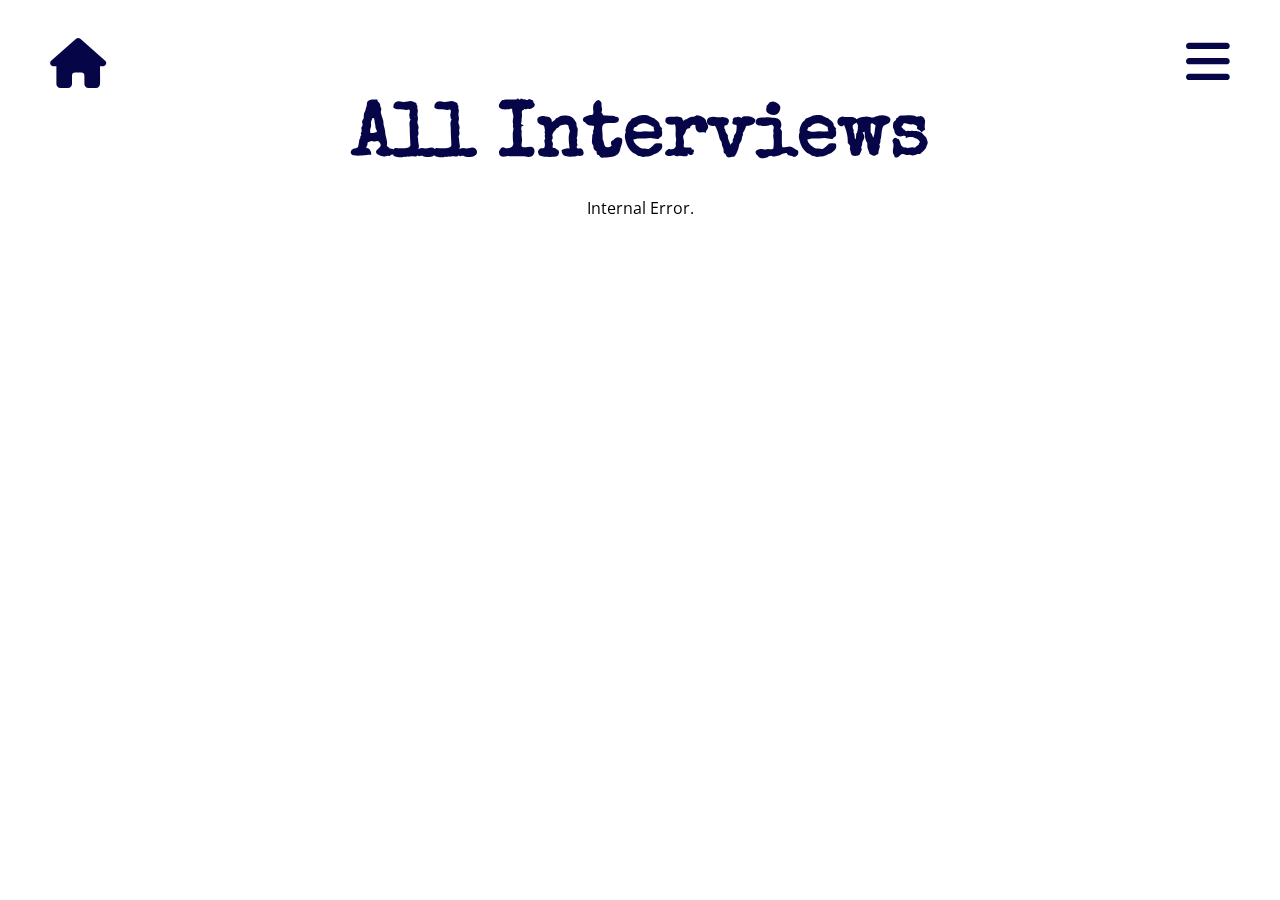
==== commit 98931b0d: "updated site with tile drawings" ====
--- a/interviews.html
+++ b/interviews.html
@@ -13,6 +13,7 @@
         <!-- font -->
         <link rel="preconnect" href="https://fonts.googleapis.com">
         <link rel="preconnect" href="https://fonts.gstatic.com" crossorigin>
+        <link href="https://fonts.googleapis.com/css2?family=Special+Elite&display=swap" rel="stylesheet">
         <link href="https://fonts.googleapis.com/css2?family=Open+Sans:ital,wght@0,300..800;1,300..800&display=swap" rel="stylesheet">
 
         <!-- project-specific styling/functionality -->
@@ -34,7 +35,7 @@
                 <div id="dropdown-container" class="hidden">
                     <a href="/index.html">Main</a>
                     <a href="#">Interviews</a>
-                    <!-- <a href="/about.html">About</a> -->
+                    <a href="/about.html">About</a>
                 </div>
             </div>
         </div>
@@ -70,5 +71,16 @@
                 </div>
             </div> -->
         </div>
+
+        <div class="overlay hidden" id="popup">
+            <div class="overlay-container" onclick="event.stopPropagation()">
+                <span class="close-btn" onclick="closeFullImage()">&times;</span>
+                <img id="popup-img" class="popup-img" src="" alt="Full Image">
+                <div class="popup-buttons">
+                    <button id="full-interview-button" class="filled-button">Full Interview</button>
+                    <button id="more-info-button" class="stroke-button">Learn More</button>
+                </div>
+            </div>
+        </div>
     </body>
 </html>--- a/style.css
+++ b/style.css
@@ -26,8 +26,29 @@
     font-family: "Open Sans", sans-serif;
     text-align: center;
 }
+body::before {
+    content: "";
+    position: fixed;
+    top: 0;
+    left: 0;
+    width: 100%;
+    height: 100%;
+    background-image: url('images/bg-texture.jpeg'); /* <-- your image path */
+    background-size: cover;
+    background-position: center;
+    opacity: 0.3; /* Adjust opacity here */
+    z-index: -1; /* Push behind page content */
+  }
+h1 {
+    font-family: "Special Elite", system-ui;
+    font-style: normal;
+}
+h3 {
+    font-family: "Special Elite", system-ui;
+    font-style: normal;
+}
 body {
-    padding-bottom: 160px;
+    padding-bottom: 60px;
 }
 button {
     cursor: pointer;
@@ -557,10 +578,10 @@
     :root {
         /* NAVBAR */
         --navbar-padding: 4px;
-        --navbar-font-size: 40px;
+        --navbar-font-size: 50px;
     
         /* INTERVIEWS */
-        --interview-bubble-size: 130px;
+        --interview-bubble-size: 140px;
 
         /* BUTTONS */
         --button-font-size: 22px;
@@ -569,7 +590,7 @@
         --button-fill-radius: 16px;
     
         /* MISC */
-        --horizontal-margin: 8%;
+        --horizontal-margin: 7%;
     }
 
 
@@ -579,7 +600,7 @@
         align-content: start;
         align-items: center;
 
-        margin: 14px 20px 0;
+        margin: 2% 3% 0px;
         padding: 0;
     }
     .topnav > a {
@@ -612,7 +633,7 @@
         display: block;
         position: absolute;
         right: 30px;
-        width: 200px;
+        width: 220px;
 
         background-color: #e9f0ff;
         box-shadow: 0x 8px 18px 0px rgba(0,0,0,0.2);
@@ -621,7 +642,7 @@
     #dropdown-container a {
         float: none;
         color: var(--primary-color);
-        padding: 20px 24px;
+        padding: 26px 30px;
 
         text-decoration: none;
         font-size: 18px;
@@ -631,34 +652,32 @@
 
     /* Main Page */
     .main-title {
-        font-size: 64px;
+        font-size: 76px;
         font-weight: bolder;
         color: var(--primary-color);
         margin: 0;
     }
     .sub-title {
-        font-size: 28px;
+        font-size: 50px;
         font-weight: lighter;
-        margin: 0 auto;
-    }
-    #book-cover {
-        display: block;
-        width: 40%;
-        margin: 0px auto;
-    }
-
+        margin: 4px auto 0;
+        color: black;
+    }
+
+    .left-column button {
+        margin: 0 12%;
+    }
     #cover-div {
         margin-top: 20px;
     }
     .main-description {
-        margin: 12px 0;
+        margin: 16px 0;
         text-align: start;
         text-indent: 30px;
         font-size: 16px;
     }
     .kwur-embed {
-        width: 80%;
-        margin: 10px auto 20px;
+        margin: 20px 0 0;
         border-radius: 10px;
     }
 
@@ -674,8 +693,8 @@
         gap: 28px;
     
         width: 80%;
-        height: 180px;
-        margin: 0;
+        height: 210px;
+        margin: 20px 0 0;
     
         overflow-x: scroll;
         overflow-y:hidden;
@@ -705,7 +724,7 @@
         height: var(--interview-bubble-size);
     
         color: var(--primary-color);
-        font-size: 64px;
+        font-size: 70px;
         background-color: var(--tertiary-color);
         border: 2px solid var(--tertiary-color); 
         border-radius: 50%;
@@ -742,11 +761,12 @@
         justify-content: center;
         align-items: stretch;
 
-        margin: 0 20%;
+        margin: 0 16%;
     }
     #more-info-div button {
         flex: 1 0;
-        margin: 10px 10px;
+        padding: 0 30px;
+        margin: 20px 16px;
     }
 
 
@@ -798,58 +818,31 @@
 }
 
 /* Responsive formatting for desktop screen changes */
-@media only screen and (min-device-width : 1024px) and (max-width: 700px){
+@media only screen and (min-device-width : 1025px) and (max-width: 700px){
+    #lower-split-desc {
+        margin: 0 var(--horizontal-margin);
+    }
+    #more-info-div {
+        margin: 20px 14%;
+    }
+}
+@media only screen and (min-device-width : 1025px) and (min-width: 701px) and (max-width: 950px) {
     .interview-row-nav-button {
         display: none;
     }
-    #split-description, #lower-desc, #lower-kwur-embed {
+    #split-description, #lower-split-desc {
         display: none;
     }
-    #lower-split-desc {
+    #lower-desc {
         margin: 0 var(--horizontal-margin);
     }
     #more-info-div {
         margin: 20px 14%;
     }
 }
-@media only screen and (min-device-width : 1024px) and (min-width: 701px) and (max-width: 950px) {
-    #book-cover {
-        display: block;
-        width: 35% !important;
-        margin: 14px auto 12px;
-    }
-    .interview-row-nav-button {
-        display: none;
-    }
-    #split-description, #lower-split-desc {
-        display: none;
-    }
-    #lower-desc {
-        margin: 0 var(--horizontal-margin);
-    }
-    .kwur-embed {
-        margin: 10px 0 20px;
-    }
-    #more-info-div {
-        margin: 20px 14%;
-    }
-}
-/* Make book cover a little bigger when screen is less wide */
-@media only screen and (min-device-width : 1024px) and (min-width: 951px) and (max-width: 1200px) {
-    #book-cover {
-        display: block;
-        width: 45% !important;
-        margin: 10px auto;
-    }
-}
-@media only screen and (min-device-width : 1024px) and (min-width: 951px) {
-    #lower-desc, #lower-kwur-embed, #lower-split-desc, #lower-split-kwur-embed {
-        display: none;
-    }
-    #book-cover {
-        display: block;
-        width: 35%;
-        margin: 10px auto;
+@media only screen and (min-device-width : 1025px) and (min-width: 951px) {
+    .left-column button {
+        margin-bottom: 16px;
     }
     #cover-div {
         display: flex;
@@ -860,11 +853,6 @@
     #split-description {
         margin: 0;
     }
-    .kwur-embed {
-        width: 100%;
-        margin: 20px auto 0;
-        border-radius: 10px;
-    }
 
     #more-info-div {
         margin-top: 10px;
@@ -875,6 +863,10 @@
 
 
 /* Universal styling (all screens) */
+#dropdown-container {
+    font-family: "Special Elite", system-ui;
+    font-style: normal;
+}
 .topnav a:hover, .nav-dropdown button:hover {
     color: var(--primary-color-hover);
     cursor: pointer;
@@ -882,6 +874,43 @@
 #dropdown-container a:hover {
     background-color: #ecf6ff;
     color: var(--primary-color-hover);
+}
+
+#main-div {
+    display: flex;
+    justify-content: stretch;
+    align-items: stretch;
+    margin: 20px 16% 20px;
+    gap: 2%;
+}
+#main-div div {
+    display: flex;
+    flex-direction: column;
+}
+.left-column {
+    flex: 1;
+    min-width: 0;
+}
+.left-column img {
+    flex-grow: 1;
+    width: 120%;
+    object-fit: scale-down;
+}
+.left-column button {
+    padding: 40px 30px;
+    font-size: 28px;
+    font-weight: 600;
+    font-variant: small-caps;
+}
+.right-column {
+    flex: 1;
+    min-width: 0;
+}
+#book-cover {
+    width: 80%;
+    margin: 0 auto;
+    height: auto;
+    display: block;
 }
 
 #interview-div {
@@ -900,6 +929,9 @@
     position: relative;
     top: 20%;
 }
+.interview-thumbnail {
+    object-fit: cover;
+}
 .interview-locked {
     color: darkgrey;
     background-color: var(--locked-color);
@@ -934,6 +966,65 @@
 }
 .interview-row-nav-button button:active {
     transform: translateY(2px);
+}
+
+.overlay {
+    display: flex;
+    position: fixed;
+    top: 0;
+    left: 0;
+
+    width: 100%;
+    height: 100%;
+    background-color: rgba(0, 0, 0, 0.4);
+    justify-content: center;
+    align-items: center;
+    z-index: 10;
+
+    transition: visibility 0s 0.3s;
+}
+.overlay-container {
+    display: flex;
+    flex-direction: column;
+    width: fit-content;
+    height: fit-content;
+    max-height: 98%;
+    max-width: 90%;
+
+    background-color: white;
+    border-radius: 20px;
+}
+.popup-img {
+    border-radius: 20px;
+    max-width: 90%;
+    max-height: 90%;
+    margin: 0 auto;
+
+    transition: transform var(--button-transition-time);
+}
+.popup-img:hover {
+    transform: translate(-2px, -2px);
+}
+.popup-buttons {
+    margin: 10px 0 20px;
+}
+.popup-buttons button {
+    padding: 14px 20px;
+    margin: 0 10px;
+}
+.close-btn {
+    padding: 0 14px;
+    margin: -8px -12px auto auto;
+
+    color: var(--primary-color);
+    background-color: var(--tertiary-color);
+    border: 2px solid var(--primary-color);
+    border-radius: 50%;
+    font-size: 30px;
+    cursor: pointer;
+}
+.close-btn:hover {
+    background-color: var(--secondary-color);
 }
 
 
@@ -966,15 +1057,60 @@
     justify-content: stretch;
     align-items: center;
     gap: 20px;
+    height: fit-content;
+}
+.pfp-div {
+    position: relative;
+    height: 100px;
+    width: fit-content;
+    transition: transform var(--button-fast-transition-time);
+}
+.pfp-div:hover {
+    transform: translate(-1px, -1px);
+}
+.interview-block-thumbnail {
+    position: relative;
+    border-radius: 50%;
+    height: inherit;
+    aspect-ratio: 1;
+    object-fit: cover;
+    transition: box-shadow var(--button-fast-transition-time);
+}
+.interview-block-thumbnail:hover {
+    box-shadow: 2px 2px 8px rgba(0, 0, 0, 0.2);
+}
+.pfp-div i {
+    position: absolute;
+    bottom: 0;
+    right: -14px;
+    padding: 10px;
+    border-radius: 50%;
+    z-index: 2;
+ 
+    background-color: var(--tertiary-color);
+    transition: background-color var(--button-fast-transition-time);
+}
+.pfp-div i:hover {
+    background-color: var(--primary-color-hover);
+}
+
+.interview-header {
+    margin: auto auto auto 10px;
+
+    display: flex;
+    align-items: center;
+    flex-wrap: wrap;
+
+    width: 100%;
+    text-align: right;
 }
 .interview-name {
     text-align: left;
-    margin: 0;
+    flex: 1 1 300px;
+    margin: 0 0 8px;
 }
 .interview-date {
-    flex-grow: 1;
-
-    text-align: right;
+    text-align: left;
     font-weight: lighter;
     font-style: italic;
     margin: 0;
@@ -1016,6 +1152,19 @@
 }
 
 
+/* ABOUT PAGE */
+#about-container {
+    margin: 0 12%;
+}
+#about-container h1 {
+    margin-bottom: 20px;
+}
+#about-kwur {
+    width: 80%;
+    margin-bottom: 20px;
+}
+
+
 
 /* General button styling */
 .filled-button {
@@ -1051,7 +1200,7 @@
     overflow: hidden;
 
     color: var(--primary-color);
-    background-color: rgba(255, 255, 255, 0);
+    background-color: rgb(255, 255, 255);
 
     padding: var(--button-padding);
     border: 2px solid var(--primary-color);
@@ -1067,7 +1216,7 @@
     position: absolute;
     top: 0;
     left: 0;
-    width: 105%;
+    width: 110%;
     height: 100%;
     border-radius: var(--button-fill-radius);
 
